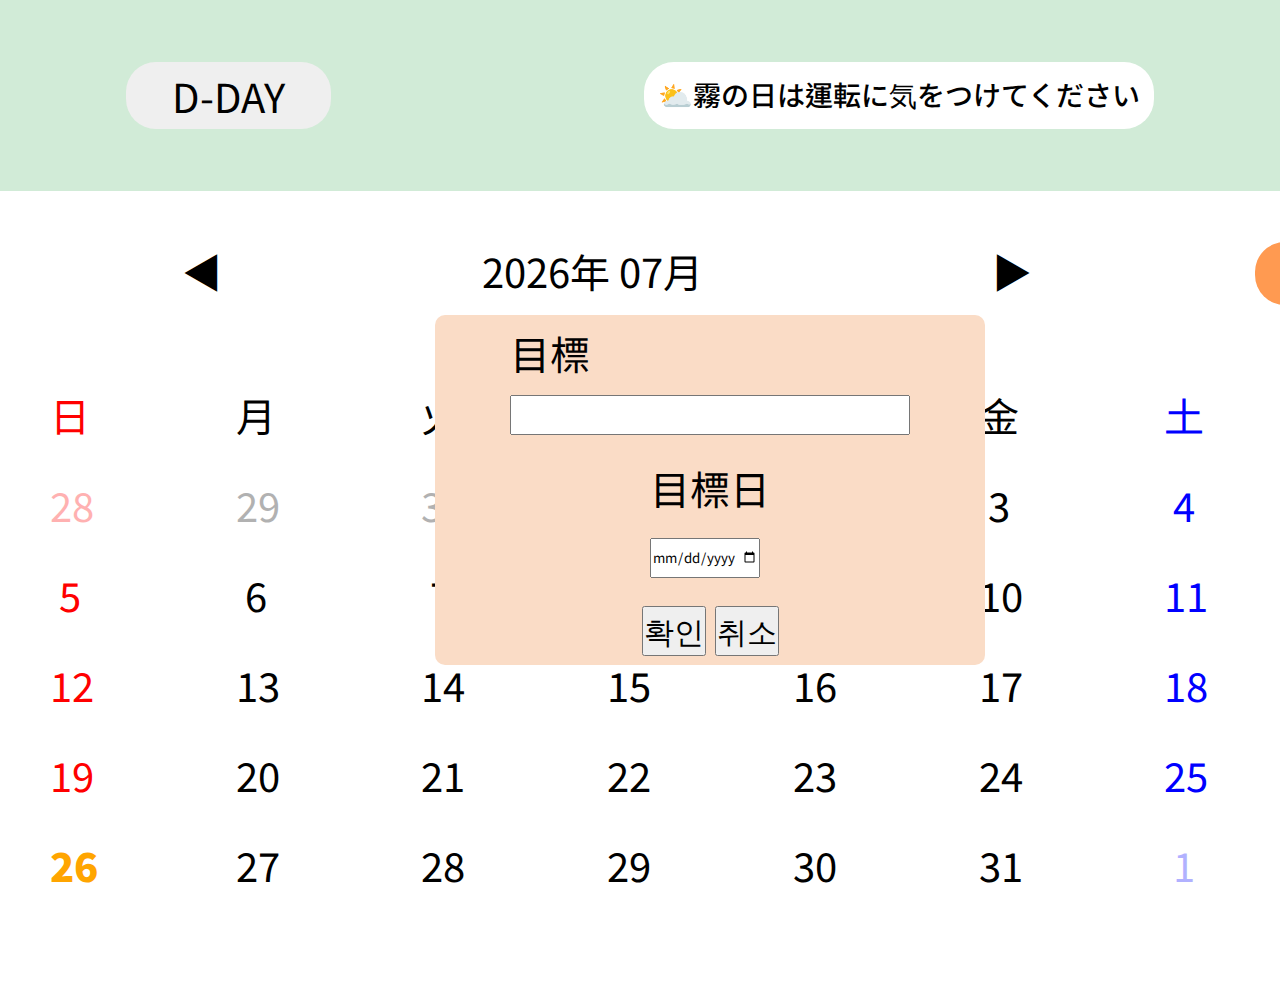
==== index.html @ df9cdb8e "commit-css" ====
<!DOCTYPE html>
<html lang="ko, ja">
<head>
    <meta charset="UTF-8">
    <title>Calendar + D-DAY + To-Do-List</title>
    <link rel="stylesheet" href="./index.css">
</head>
<body>
    <div class="content">
        <!-- d-day -->
        <div class="top_nav">
            <div>
                <button onclick="insertDday()" class="dday_btn">D-DAY</button>
                <div class="dday"></div>
                <button onclick="modifyDday()" class="dday_btn_mod">수정🎯</button>
                <button onclick="deleteDday()" class="dday_btn_del">삭제🎯</button>
            </div>
            <div class="dday_popup">
                <div>
                    <p>目標 </p>
                    <input type="text"  class="dday_text" max="10"> 
                </div>
                <div>
                    <p>目標日</p>
                    <input type="date" class="dday_date">
                </div>
                <div>
                    <button onclick="insertDdayOk()" class="dday_ok_btn">확인</button>
                    <button onclick="insertDdayCancel()" class="dday_ok_btn">취소</button>
                </div>
            </div>   
            <!-- msg_bar -->
            <div class="msg_slider">
                <ul class="msg_list">
                    <li class="msg_item">
                        <p>🌞晴天には散歩します</p>
                    </li>
                    <li class="msg_item">
                        <p>👻雨の日にはホラー映画を見ます</p>
                    </li>
                    <li class="msg_item">
                        <p>⛅霧の日は運転に気をつけてください</p>
                    </li>
                    <li class="msg_item">
                        <p>🧊寒い日には家にいます</p>
                    </li>
                </ul>
            </div>
        </div>
        <div class="cal_todo">
            <!-- calendar -->
            <div class="calendar">
                <div class="cal_nav">
                    <div onclick="previousCal()" class="cal_pre_btn">◀</div>
                    <div class="cal_year_month"></div>
                    <div onclick="nextCal()" class="cal_next_btn">▶</div>
                    <div onclick="todayCal()" class="cal_today_btn">TODAY</div>
                </div>
                <div class="cal_content">
                    <div class="cal_main">
                        <div class="days">
                            <div class="day">日</div>
                            <div class="day">月</div>
                            <div class="day">火</div>
                            <div class="day">水</div>
                            <div class="day">木</div>
                            <div class="day">金</div>
                            <div class="day">土</div>
                        </div>    
                        <div class="dates"></div>
                    </div>
                </div>    
            </div>
            <div class="to_do">
                <div class="to_do_title">TO DO LIST 입니당</div>
                <div class="result"></div>
                <div class="to_do_text">
                    <input type="text" class="addValue" placeholder="할 일 추가하기">
                </div>
                <button class="plus_btn" onclick="addTask()">➕</button>
            </div>
        </div>
        <div class="list_bar"></div>
    </div>
    <div class="bck"></div>
    <script src="./d-day.js"></script>
    <script src="./calendar.js"></script>
    <script src="./msg.js"></script>
</body>
</html>
---- index.css ----
@import url('https://fonts.googleapis.com/css2?family=Noto+Sans+KR&family=Noto+Sans+TC:wght@100..900&family=Stylish&display=swap');

* {
    box-sizing: border-box;
    margin: 0px;
    padding: 0px;
    font-family: "Noto Sans TC", sans-serif;
}

body {
    background-color: #D1EBD7;
}

.top_nav {
    display: flex;
    flex-direction: row;
    justify-content: space-between;
    margin: 62px 126px;
}

.dday_btn {
    width: 205px;
    height: 67px;
    border-radius: 30px;
    border: none;
    font-size: 40px;
}

/* d-day */
.dday_popup {
    display: none;
}

.dday_btn_mod {
    display: none;
}

.dday_btn_del {
    display: none;
}

/* calendar */
.calendar {
    width: 1669px;
    height: 810px;
    border-radius: 30px;
    background-color: #FFFFFF;
    font-size: 40px;
    display: flex;
    flex-direction: column;
    align-items: center;
}

.cal_nav {
    display: flex;
    margin: 51px 55px 81px 361px;
}

.cal_year_month {
    margin: 0 260px;
    width: 250px;
}

.cal_today_btn {
    margin-left: 223px;
    line-height: 60px;
    font-size: 28px;
    font-weight: 700;
    color: white;
    width: 149px;
    height: 63px;
    background-color: #FF9A51;
    border-radius: 30px;
    text-align: center;
}

.cal_main {
    margin-left: 120px;
    width: 1300px;
}

.day {
    width: calc(100% / 7);
    margin-right: 140px;   
}

.date {
    width: calc(100% / 7);
    position: relative;
    display: flex;
    flex-direction: row;
    margin-top: 32px;
}

.days {
    display: flex;
    flex-direction: row;
}

.dates {
   display: flex;
   flex-flow: row wrap;
}

.day:nth-child(7n + 1),   /* 배수로 선택하기: 7의 배수중 첫번 째 */
.date:nth-child(7n + 1) {
    color: red;
}

.day:nth-child(7n),
.date:nth-child(7n) {
    color: blue;
}

.current-date {
    color: orange !important;
    font-weight: 900;

}

.other {
    opacity: 0.3;
    pointer-events: none !important;
}

.cal_content {
    display: flex;
    flex-direction: row;
}

.to_do {
    display: none;
    width: 100%;
    height: 300px;
    background-color: red;
}

.msg_slider {
    background-color: white;
    height: 67px;
    width: 510px;
    font-size: 28px;
    font-weight: 500;
    overflow: hidden;
    border-radius: 30px;
    border: none;
    text-align: center;
}

.msg_item {
    margin: 12px;
}

.cal_todo {
    display: flex;
    flex-direction: row;
    justify-content: center;
}

.bck {
    position: absolute;
    z-index: 5;
    top: 0;
    background-color: black;
    opacity: 0.7;
    width: 100%;
    height: 100%;
    display: none;
}

.dday_popup {
    width: 550px;
    height: 350px;
    background-color: #FADCC6;
    position: absolute;
    z-index: 2;
    top: 35%; 
    left: 34%;
    border-radius: 10px;
    font-size: 40px;
    display: flex;
    flex-direction: column;
    justify-content: space-around;
    align-items: center;
}

.dday_text {
    height: 40px;
    width: 400px;
    font-size: 30px;
}

.dday_date {
    height: 40px;
    width: 110px;
}

.dday_popup button {
    font-size: 30px;
}
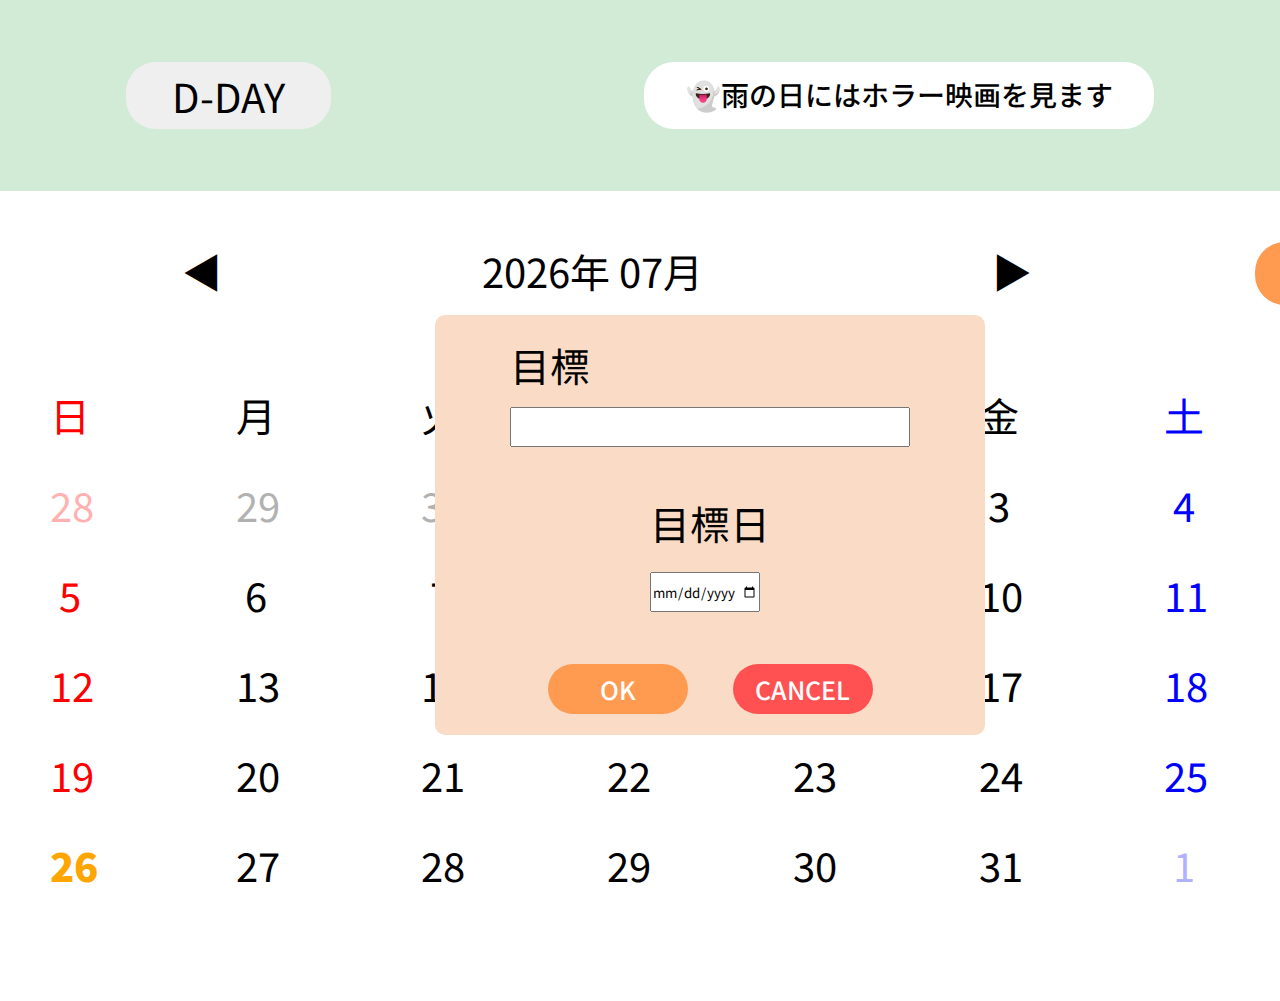
==== commit 8b4f91c3: "commit" ====
--- a/index.html
+++ b/index.html
@@ -25,8 +25,8 @@
                     <input type="date" class="dday_date">
                 </div>
                 <div>
-                    <button onclick="insertDdayOk()" class="dday_ok_btn">확인</button>
-                    <button onclick="insertDdayCancel()" class="dday_ok_btn">취소</button>
+                    <button onclick="insertDdayOk()" class="dday_ok_btn">OK</button>&nbsp;&nbsp;&nbsp;&nbsp;
+                    <button onclick="insertDdayCancel()" class="dday_cancel_btn">CANCEL</button>
                 </div>
             </div>   
             <!-- msg_bar -->
--- a/index.css
+++ b/index.css
@@ -159,18 +159,18 @@
 
 .bck {
     position: absolute;
-    z-index: 5;
+    z-index: 4;
     top: 0;
     background-color: black;
     opacity: 0.7;
     width: 100%;
     height: 100%;
-    display: none;
+    display:none;
 }
 
 .dday_popup {
     width: 550px;
-    height: 350px;
+    height: 420px;
     background-color: #FADCC6;
     position: absolute;
     z-index: 2;
@@ -182,6 +182,7 @@
     flex-direction: column;
     justify-content: space-around;
     align-items: center;
+    z-index: 5;
 }
 
 .dday_text {
@@ -196,5 +197,19 @@
 }
 
 .dday_popup button {
-    font-size: 30px;
+    font-size: 25px;
+    font-weight: 500;
+    width: 140px;
+    height: 50px;
+    border-radius: 30px;
+    color: white;
+    border: none;
+}
+
+.dday_ok_btn {
+    background-color: #FF9A51;
+}
+
+.dday_cancel_btn {
+    background-color: #FF5151;
 }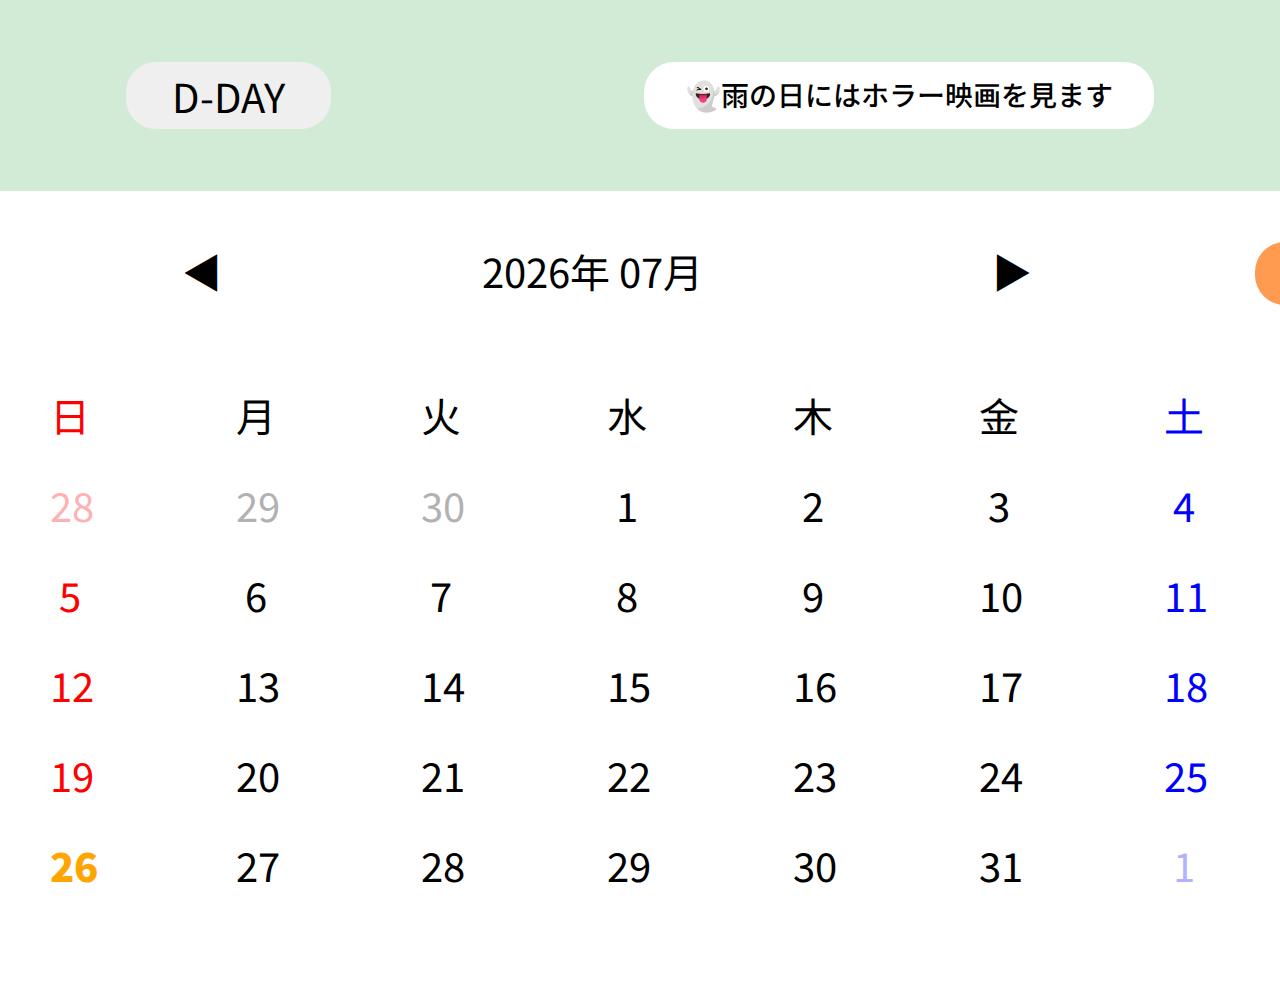
==== commit 3dd0bb34: "commit" ====
--- a/index.html
+++ b/index.html
@@ -11,9 +11,10 @@
         <div class="top_nav">
             <div>
                 <button onclick="insertDday()" class="dday_btn">D-DAY</button>
-                <div class="dday"></div>
-                <button onclick="modifyDday()" class="dday_btn_mod">수정🎯</button>
-                <button onclick="deleteDday()" class="dday_btn_del">삭제🎯</button>
+                <div class="dday" onclick="changeDday()">
+                    <span class="dday_result"></span>
+                    <span class="dday_info"></span>
+                </div>
             </div>
             <div class="dday_popup">
                 <div>
@@ -24,9 +25,13 @@
                     <p>目標日</p>
                     <input type="date" class="dday_date">
                 </div>
-                <div>
+                <div class="btn1">
                     <button onclick="insertDdayOk()" class="dday_ok_btn">OK</button>&nbsp;&nbsp;&nbsp;&nbsp;
                     <button onclick="insertDdayCancel()" class="dday_cancel_btn">CANCEL</button>
+                </div>
+                <div class="btn2">
+                    <button onclick="insertDdayOk()" class="dday_btn_mod">修正</button>&nbsp;&nbsp;&nbsp;&nbsp;
+                    <button onclick="deleteDday()" class="dday_btn_del">削除</button>
                 </div>
             </div>   
             <!-- msg_bar -->
--- a/index.css
+++ b/index.css
@@ -28,14 +28,6 @@
 
 /* d-day */
 .dday_popup {
-    display: none;
-}
-
-.dday_btn_mod {
-    display: none;
-}
-
-.dday_btn_del {
     display: none;
 }
 
@@ -178,25 +170,27 @@
     left: 34%;
     border-radius: 10px;
     font-size: 40px;
-    display: flex;
+    display: none;
     flex-direction: column;
-    justify-content: space-around;
+    justify-content: space-evenly;
     align-items: center;
     z-index: 5;
 }
 
-.dday_text {
+.dday_popup .dday_text {
     height: 40px;
     width: 400px;
     font-size: 30px;
 }
 
-.dday_date {
+.dday_popup .dday_date {
     height: 40px;
-    width: 110px;
-}
-
-.dday_popup button {
+    width: 400px;
+    font-size: 20px;
+}
+
+.dday_popup .btn1 button,
+.dday_popup .btn2 button {
     font-size: 25px;
     font-weight: 500;
     width: 140px;
@@ -212,4 +206,31 @@
 
 .dday_cancel_btn {
     background-color: #FF5151;
+}
+
+.dday_btn_mod {
+    background-color: #7AA66B;
+}
+
+.dday_btn_del {
+    background-color: #FF7151;
+}
+
+.dday {
+    display: none;
+}
+
+.dday_result {
+    height: 67px;
+    font-size: 40px;
+    text-align: center;
+    background-color: white;
+    border-radius: 30px;
+    display: inline-block;
+    padding: 0 20px;
+}
+
+.dday_info {
+    font-size: 25px;
+    color: #E13B3B;
 }